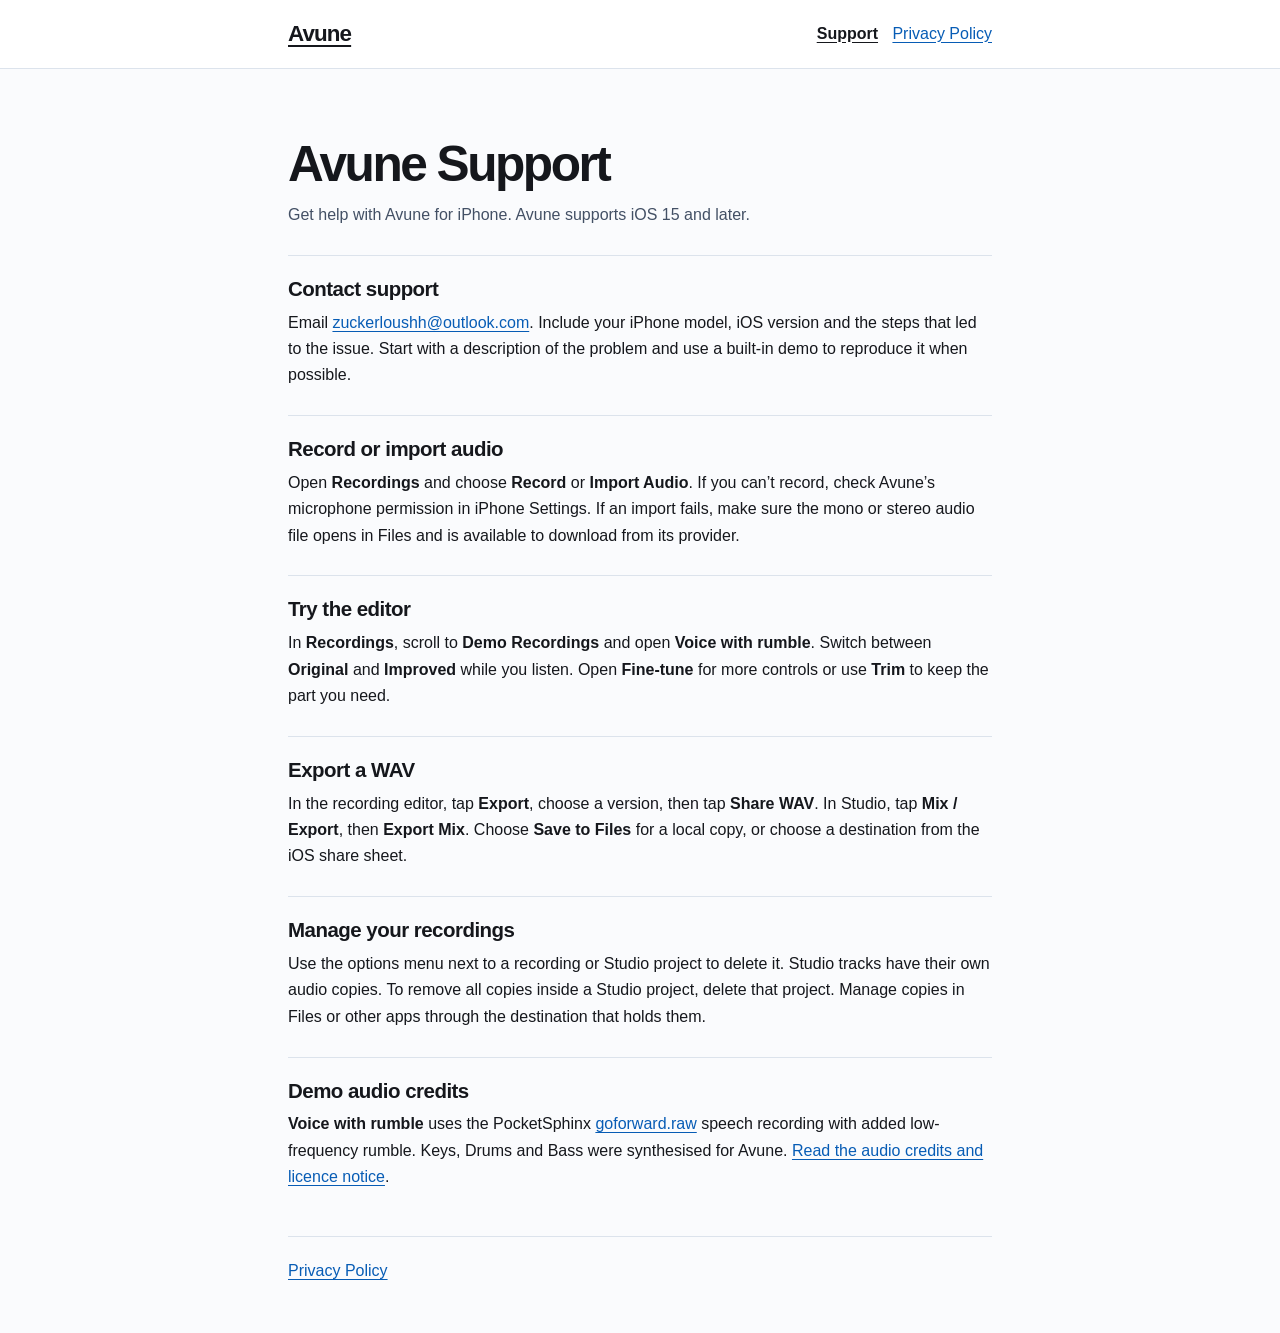
==== index.html @ 6b3b9055 "Publish Avune support and privacy information" ====
<!doctype html>
<html lang="en-AU">
<head>
  <meta charset="utf-8">
  <meta name="viewport" content="width=device-width, initial-scale=1">
  <meta name="description" content="Help with recording, editing, Studio and WAV export in Avune for iPhone.">
  <title>Avune Support</title>
  <link rel="stylesheet" href="style.css">
</head>
<body>
  <a class="skip" href="#main">Skip to content</a>
  <header>
    <div class="wrap masthead">
      <a class="brand" href="./">Avune</a>
      <nav aria-label="Avune help">
        <a href="./" aria-current="page">Support</a>
        <a href="privacy.html">Privacy Policy</a>
      </nav>
    </div>
  </header>
  <main id="main" class="wrap">
    <h1>Avune Support</h1>
    <p class="lede">Get help with Avune for iPhone. Avune supports iOS 15 and later.</p>

    <section aria-labelledby="contact">
      <h2 id="contact">Contact support</h2>
      <p>Email <a href="mailto:zuckerloushh@outlook.com">zuckerloushh@outlook.com</a>. Include your iPhone model, iOS version and the steps that led to the issue. Start with a description of the problem and use a built-in demo to reproduce it when possible.</p>
    </section>

    <section aria-labelledby="record-import">
      <h2 id="record-import">Record or import audio</h2>
      <p>Open <strong>Recordings</strong> and choose <strong>Record</strong> or <strong>Import Audio</strong>. If you can’t record, check Avune’s microphone permission in iPhone Settings. If an import fails, make sure the mono or stereo audio file opens in Files and is available to download from its provider.</p>
    </section>

    <section aria-labelledby="edit">
      <h2 id="edit">Try the editor</h2>
      <p>In <strong>Recordings</strong>, scroll to <strong>Demo Recordings</strong> and open <strong>Voice with rumble</strong>. Switch between <strong>Original</strong> and <strong>Improved</strong> while you listen. Open <strong>Fine-tune</strong> for more controls or use <strong>Trim</strong> to keep the part you need.</p>
    </section>

    <section aria-labelledby="export">
      <h2 id="export">Export a WAV</h2>
      <p>In the recording editor, tap <strong>Export</strong>, choose a version, then tap <strong>Share WAV</strong>. In Studio, tap <strong>Mix / Export</strong>, then <strong>Export Mix</strong>. Choose <strong>Save to Files</strong> for a local copy, or choose a destination from the iOS share sheet.</p>
    </section>

    <section aria-labelledby="files">
      <h2 id="files">Manage your recordings</h2>
      <p>Use the options menu next to a recording or Studio project to delete it. Studio tracks have their own audio copies. To remove all copies inside a Studio project, delete that project. Manage copies in Files or other apps through the destination that holds them.</p>
    </section>
 
    <section aria-labelledby="credits">
      <h2 id="credits">Demo audio credits</h2>
      <p><strong>Voice with rumble</strong> uses the PocketSphinx <a href="https://github.com/cmusphinx/pocketsphinx/blob/dd96abddba0824a65a68dadab2403c2b56e5c444/test/data/goforward.raw">goforward.raw</a> speech recording with added low-frequency rumble. Keys, Drums and Bass were synthesised for Avune. <a href="demo-audio-credits.txt">Read the audio credits and licence notice</a>.</p>
    </section>
  </main>
  <footer class="wrap"><a href="privacy.html">Privacy Policy</a></footer>
</body>
</html>
---- style.css ----
:root {
  color-scheme: light;
  --ink: #15171c;
  --secondary: #435065;
  --link: #075cb5;
  --rule: #dce3ec;
}

* { box-sizing: border-box; }

body {
  margin: 0;
  background: #fafbfd;
  color: var(--ink);
  font: 1rem/1.65 -apple-system, BlinkMacSystemFont, "Helvetica Neue", sans-serif;
  overflow-wrap: anywhere;
}

.wrap { width: min(100% - 2.5rem, 44rem); margin-inline: auto; }

header { border-bottom: 1px solid var(--rule); background: #fff; }
.masthead {
  display: flex;
  align-items: center;
  justify-content: space-between;
  flex-wrap: wrap;
  min-height: 4.25rem;
  column-gap: 1.25rem;
  padding-block: .3rem;
}

a { color: var(--link); text-underline-offset: .17em; }
a:focus-visible { outline: 2px solid var(--link); outline-offset: 3px; border-radius: 2px; }
.brand { color: var(--ink); font-size: 1.4rem; font-weight: 750; letter-spacing: -.04em; }
nav { display: flex; flex-wrap: wrap; gap: .25rem .9rem; }
nav a { display: inline-flex; align-items: center; min-block-size: 2.75rem; }
nav a[aria-current] { color: var(--ink); font-weight: 700; }
.skip { position: absolute; left: 1rem; top: -5rem; padding: .5rem; background: #fff; z-index: 1; }
.skip:focus { top: 1rem; }

main { padding-block: clamp(2rem, 7vw, 4.25rem) 2rem; }
h1 { margin: 0; font-size: clamp(2.1rem, 6.5vw, 3.1rem); line-height: 1.1; letter-spacing: -.05em; }
h2 { margin: 0 0 .45rem; font-size: 1.28rem; line-height: 1.3; letter-spacing: -.025em; }
p { margin: 0 0 .85rem; }
.lede { margin-block: .65rem 1.5rem; color: var(--secondary); }
section { margin-top: 1.65rem; padding-top: 1.25rem; border-top: 1px solid var(--rule); }
footer { border-top: 1px solid var(--rule); padding-block: .75rem 2.5rem; }
footer a { display: inline-flex; align-items: center; min-block-size: 2.75rem; }
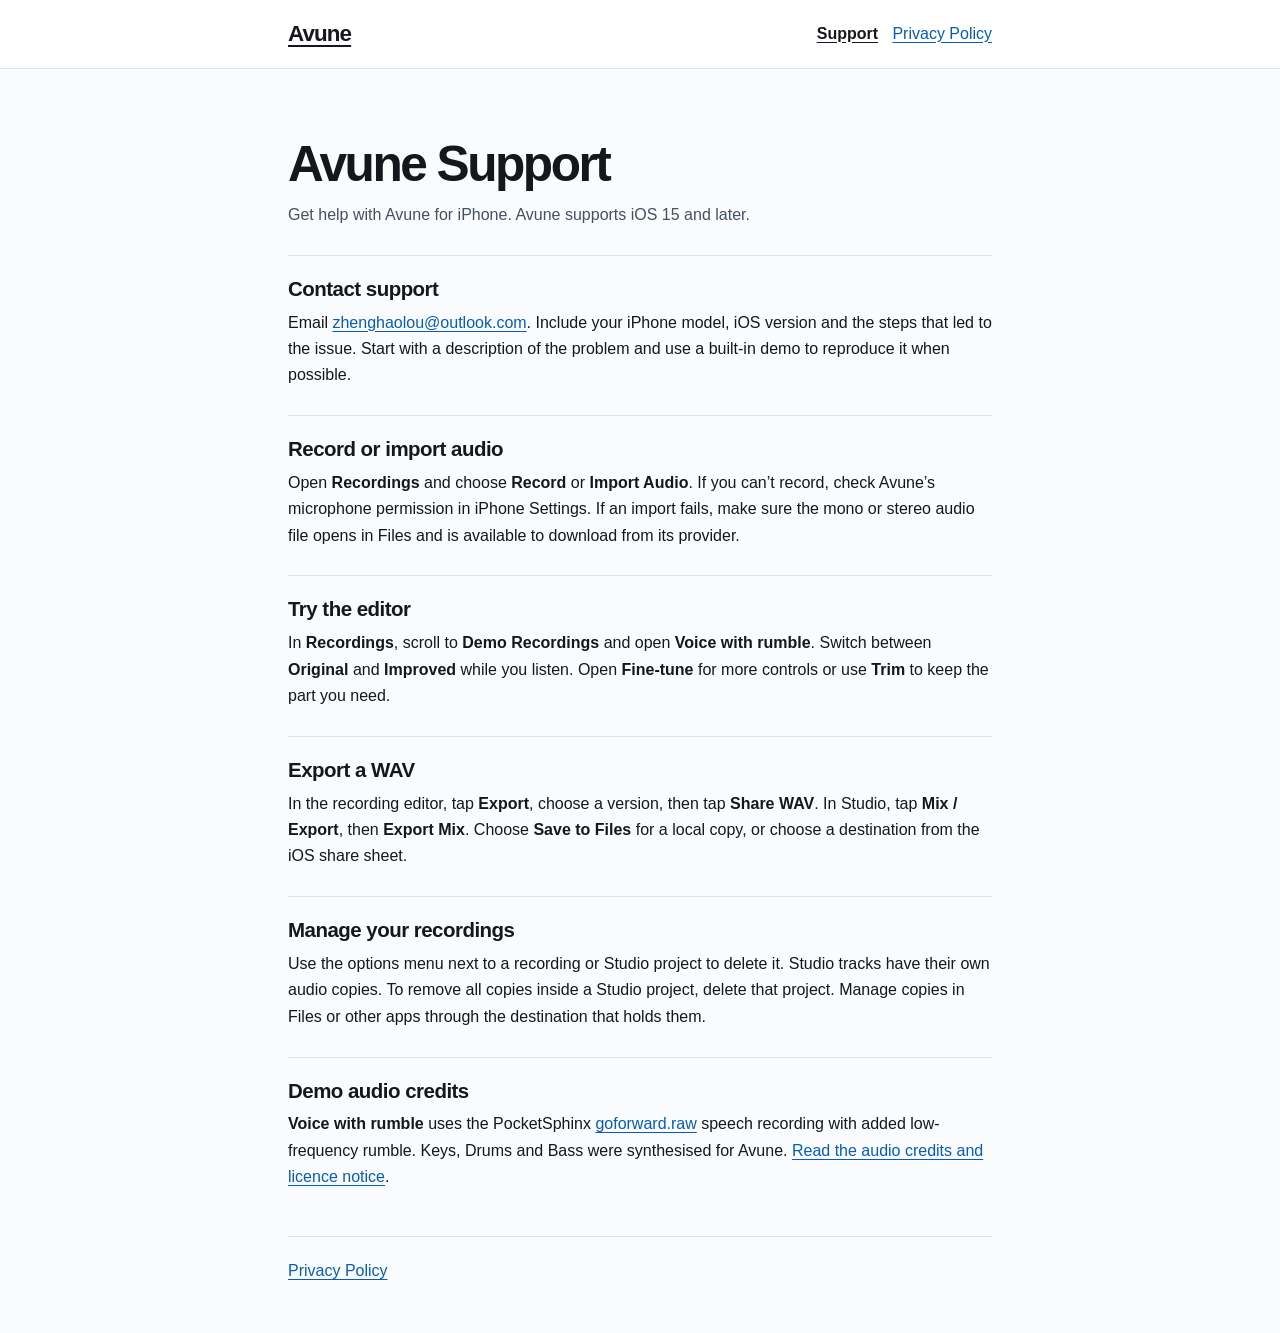
==== commit 3da805c4: "Update Avune public support email" ====
--- a/index.html
+++ b/index.html
@@ -24,7 +24,7 @@
 
     <section aria-labelledby="contact">
       <h2 id="contact">Contact support</h2>
-      <p>Email <a href="mailto:zuckerloushh@outlook.com">zuckerloushh@outlook.com</a>. Include your iPhone model, iOS version and the steps that led to the issue. Start with a description of the problem and use a built-in demo to reproduce it when possible.</p>
+      <p>Email <a href="mailto:zhenghaolou@outlook.com">zhenghaolou@outlook.com</a>. Include your iPhone model, iOS version and the steps that led to the issue. Start with a description of the problem and use a built-in demo to reproduce it when possible.</p>
     </section>
 
     <section aria-labelledby="record-import">
